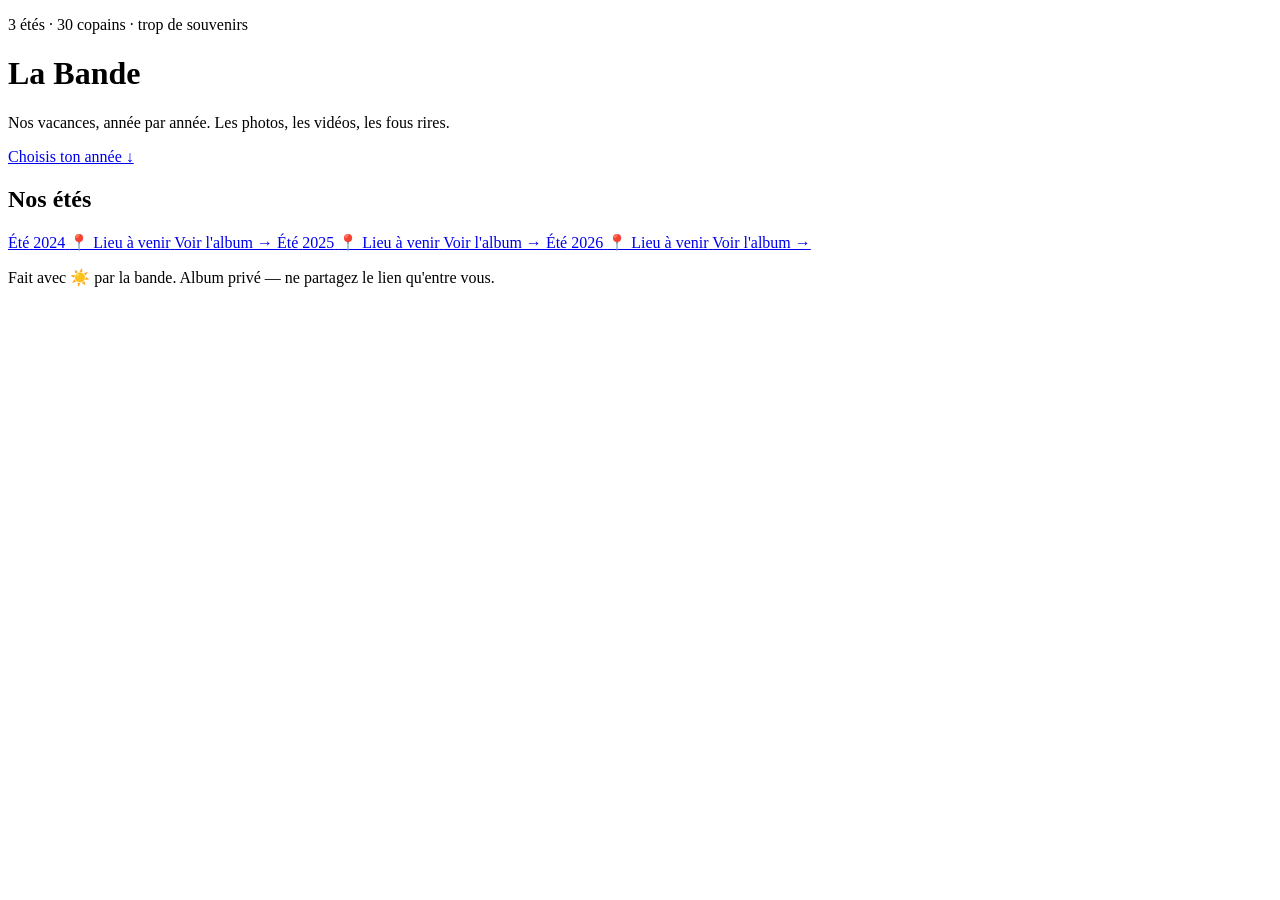
==== index.html @ 2d6ef9f2 "Add initial HTML structure for vacation site" ====
<!DOCTYPE html>
<html lang="fr">
<head>
<meta charset="UTF-8">
<meta name="viewport" content="width=device-width, initial-scale=1.0">
<title>La Bande — Nos vacances</title>
<link rel="preconnect" href="https://fonts.googleapis.com">
<link rel="preconnect" href="https://fonts.gstatic.com" crossorigin>
<link href="https://fonts.googleapis.com/css2?family=Fredoka:wght@500;600;700&family=Nunito:wght@400;600;700;800&display=swap" rel="stylesheet">
<link rel="stylesheet" href="style.css">
</head>
<body class="home">

<!-- ============ EN-TÊTE ============ -->
<header class="hero">
  <div class="hero-blobs" aria-hidden="true">
    <span class="blob b1"></span>
    <span class="blob b2"></span>
    <span class="blob b3"></span>
    <span class="blob b4"></span>
  </div>
  <div class="hero-inner">
    <p class="eyebrow">3 étés · 30 copains · trop de souvenirs</p>
    <h1 class="hero-title">La&nbsp;Bande</h1>
    <p class="hero-sub">Nos vacances, année par année. Les photos, les vidéos, les fous rires.</p>
    <a href="#annees" class="scroll-cue">Choisis ton année ↓</a>
  </div>
</header>

<!-- ============ CHOIX DES ANNÉES ============ -->
<main>
  <section id="annees" class="years">
    <h2 class="section-title">Nos étés</h2>
    <div class="year-grid">

      <!-- Carte 2024 -->
      <a class="year-card y2024" href="2024.html">
        <span class="year-tag">Été</span>
        <span class="year-num">2024</span>
        <!-- 👉 Remplacez "Lieu à venir" par le lieu quand vous voulez -->
        <span class="year-place">📍 Lieu à venir</span>
        <span class="year-go">Voir l'album →</span>
      </a>

      <!-- Carte 2025 -->
      <a class="year-card y2025" href="2025.html">
        <span class="year-tag">Été</span>
        <span class="year-num">2025</span>
        <span class="year-place">📍 Lieu à venir</span>
        <span class="year-go">Voir l'album →</span>
      </a>

      <!-- Carte 2026 -->
      <a class="year-card y2026" href="2026.html">
        <span class="year-tag">Été</span>
        <span class="year-num">2026</span>
        <span class="year-place">📍 Lieu à venir</span>
        <span class="year-go">Voir l'album →</span>
      </a>

    </div>
  </section>
</main>

<footer class="site-footer">
  <p>Fait avec ☀️ par la bande. Album privé — ne partagez le lien qu'entre vous.</p>
</footer>

</body>
</html>
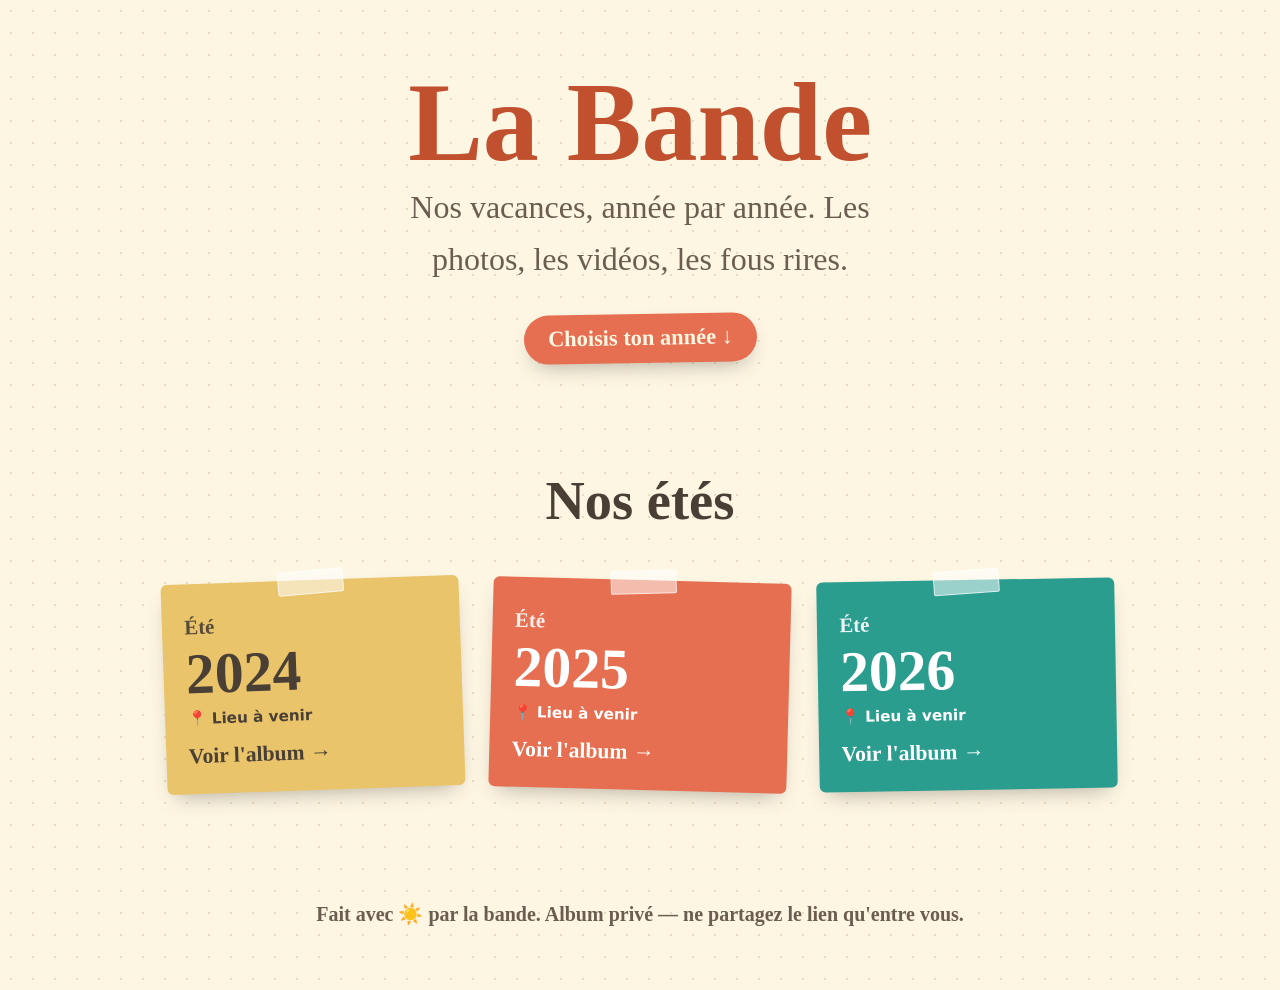
==== commit 52ae9970: "Remove eyebrow paragraph from index.html" ====
--- a/index.html
+++ b/index.html
@@ -6,7 +6,7 @@
 <title>La Bande — Nos vacances</title>
 <link rel="preconnect" href="https://fonts.googleapis.com">
 <link rel="preconnect" href="https://fonts.gstatic.com" crossorigin>
-<link href="https://fonts.googleapis.com/css2?family=Fredoka:wght@500;600;700&family=Nunito:wght@400;600;700;800&display=swap" rel="stylesheet">
+<link href="https://fonts.googleapis.com/css2?family=Fredoka:wght@500;600;700&family=Nunito:wght@400;600;700;800&family=Caveat:wght@600;700&display=swap" rel="stylesheet">
 <link rel="stylesheet" href="style.css">
 </head>
 <body class="home">
@@ -20,7 +20,6 @@
     <span class="blob b4"></span>
   </div>
   <div class="hero-inner">
-    <p class="eyebrow">3 étés · 30 copains · trop de souvenirs</p>
     <h1 class="hero-title">La&nbsp;Bande</h1>
     <p class="hero-sub">Nos vacances, année par année. Les photos, les vidéos, les fous rires.</p>
     <a href="#annees" class="scroll-cue">Choisis ton année ↓</a>
--- a/style.css
+++ b/style.css
@@ -0,0 +1,133 @@
+/* =========================================================
+   LA BANDE — thème "Carnet de voyage"
+   Fond papier, écriture manuscrite, cartes façon polaroid
+   ========================================================= */
+
+:root{
+  --paper:#fdf6e3;
+  --paper-dot:#e8dcc0;
+  --ink:#4a3f35;
+  --ink-soft:#6b5d4f;
+  --rust:#c1502e;
+  --mustard:#e9c46a;
+  --terra:#e76f51;
+  --pine:#2a9d8f;
+  --sky:#457b9d;
+  --card-radius:6px;
+  --shadow:0 10px 22px -10px rgba(74,63,53,.45);
+  --font-hand:"Caveat", cursive;
+  --font-body:"Nunito", system-ui, sans-serif;
+}
+
+*{box-sizing:border-box;}
+html{scroll-behavior:smooth;}
+body{
+  margin:0;
+  font-family:var(--font-body);
+  color:var(--ink);
+  background:var(--paper);
+  background-image:radial-gradient(var(--paper-dot) 1.5px,transparent 1.5px);
+  background-size:22px 22px;
+  line-height:1.6;
+}
+
+/* ---------- HERO ---------- */
+.hero{position:relative;padding:4.5rem 1.5rem 3.5rem;text-align:center;}
+.hero-inner{max-width:760px;margin:0 auto;position:relative;z-index:1;}
+.eyebrow{
+  display:inline-block;font-family:var(--font-hand);font-size:1.35rem;font-weight:700;
+  color:var(--paper);background:var(--ink);padding:.15rem 1rem;border-radius:999px;
+  transform:rotate(-2deg);margin:0 0 1rem;
+}
+.hero-title{font-family:var(--font-hand);font-size:clamp(4rem,15vw,7rem);line-height:.9;margin:0;color:var(--rust);font-weight:700;}
+.hero-sub{font-family:var(--font-hand);font-size:clamp(1.4rem,4vw,2rem);color:var(--ink-soft);margin:.6rem auto 1.8rem;max-width:30ch;}
+.scroll-cue{
+  display:inline-block;font-family:var(--font-hand);font-size:1.4rem;font-weight:700;
+  text-decoration:none;color:var(--paper);background:var(--terra);padding:.4rem 1.5rem;
+  border-radius:999px;box-shadow:var(--shadow);transform:rotate(-1deg);transition:transform .15s ease;
+}
+.scroll-cue:hover{transform:rotate(-1deg) translateY(-3px) scale(1.04);}
+
+/* ---------- ANNÉES ---------- */
+.years{max-width:1000px;margin:0 auto;padding:2.5rem 1.5rem 3rem;}
+.section-title{font-family:var(--font-hand);font-size:clamp(2.4rem,7vw,3.4rem);text-align:center;color:var(--ink);margin:0 0 2.2rem;}
+.year-grid{display:grid;grid-template-columns:repeat(auto-fit,minmax(230px,1fr));gap:1.8rem;}
+.year-card{
+  position:relative;display:flex;flex-direction:column;gap:.3rem;
+  padding:1.6rem 1.4rem 1.3rem;border-radius:var(--card-radius);text-decoration:none;
+  color:#fff;box-shadow:var(--shadow);min-height:210px;transition:transform .18s ease, box-shadow .18s ease;
+}
+.year-card::before{
+  content:"";position:absolute;top:-10px;left:50%;width:64px;height:22px;margin-left:-32px;
+  background:#ffffff88;border:1px solid #ffffffaa;transform:rotate(-3deg);border-radius:2px;
+}
+.year-card:hover{transform:translateY(-6px) rotate(0deg);box-shadow:0 16px 30px -12px rgba(74,63,53,.5);}
+.y2024{background:var(--mustard);color:var(--ink);transform:rotate(-2deg);}
+.y2025{background:var(--terra);transform:rotate(1.5deg);}
+.y2026{background:var(--pine);transform:rotate(-1deg);}
+.year-tag{font-family:var(--font-hand);font-size:1.3rem;font-weight:700;opacity:.9;}
+.year-num{font-family:var(--font-hand);font-size:3.6rem;line-height:.9;font-weight:700;}
+.year-place{font-weight:700;font-size:.95rem;margin-top:.2rem;}
+.year-go{margin-top:auto;font-family:var(--font-hand);font-size:1.35rem;font-weight:700;}
+
+/* ---------- PAGE ANNÉE : barre ---------- */
+.year-page .topbar{
+  position:sticky;top:0;z-index:10;display:flex;align-items:center;justify-content:space-between;
+  padding:.9rem 1.3rem;background:#fdf6e3ee;backdrop-filter:blur(6px);border-bottom:2px dashed var(--paper-dot);
+}
+.back-link{font-family:var(--font-hand);font-size:1.3rem;font-weight:700;text-decoration:none;color:var(--ink);}
+.topbar .badge{font-family:var(--font-hand);font-size:1.4rem;font-weight:700;color:var(--rust);}
+
+/* ---------- PAGE ANNÉE : en-tête ---------- */
+.year-hero{text-align:center;padding:3rem 1.5rem 2.5rem;color:#fff;position:relative;}
+.year-hero::after{
+  content:"";position:absolute;left:0;right:0;bottom:0;height:14px;
+  background:repeating-linear-gradient(-45deg,#fdf6e3,#fdf6e3 8px,transparent 8px,transparent 16px);
+}
+.year-hero.h2024{background:var(--mustard);color:var(--ink);}
+.year-hero.h2025{background:var(--terra);}
+.year-hero.h2026{background:var(--pine);}
+.year-hero h1{font-family:var(--font-hand);font-size:clamp(3.5rem,13vw,6rem);margin:0;line-height:.9;font-weight:700;}
+.year-hero .place{
+  display:inline-block;margin-top:.6rem;font-family:var(--font-hand);font-size:1.5rem;font-weight:700;
+  background:#ffffff3a;padding:.2rem 1.1rem;border-radius:999px;
+}
+
+/* ---------- BLOCS ---------- */
+.block{max-width:900px;margin:0 auto;padding:3rem 1.5rem;}
+.block-head{display:flex;align-items:center;gap:.6rem;margin:0 0 1.2rem;}
+.block-head h2{font-family:var(--font-hand);font-size:clamp(2rem,6vw,2.8rem);margin:0;color:var(--ink);}
+.block-emoji{font-size:1.9rem;}
+.block-note{
+  background:#fff;border:2px dashed var(--terra);border-radius:8px;padding:.9rem 1.1rem;
+  font-weight:600;font-size:.95rem;color:var(--ink-soft);margin-bottom:1.4rem;
+}
+.embed-frame{width:100%;aspect-ratio:16/10;border:0;border-radius:8px;box-shadow:var(--shadow);background:#fff;}
+.placeholder{
+  display:flex;flex-direction:column;align-items:center;justify-content:center;text-align:center;gap:.6rem;
+  width:100%;aspect-ratio:16/10;border:3px dashed var(--mustard);border-radius:8px;
+  background:#fff;color:var(--ink-soft);font-weight:700;padding:2rem;
+}
+.placeholder .big{font-size:2.5rem;}
+.video-grid{display:grid;grid-template-columns:repeat(auto-fit,minmax(280px,1fr));gap:1.4rem;}
+.video-card{border-radius:8px;overflow:hidden;box-shadow:var(--shadow);background:#000;border:6px solid #fff;}
+.video-card iframe{width:100%;aspect-ratio:16/9;border:0;display:block;}
+.share-btn{
+  display:inline-flex;align-items:center;gap:.5rem;font-family:var(--font-hand);font-size:1.4rem;font-weight:700;
+  text-decoration:none;color:#fff;background:var(--pine);padding:.4rem 1.4rem;border-radius:999px;
+  box-shadow:var(--shadow);transform:rotate(-1deg);transition:transform .15s ease;
+}
+.share-btn:hover{transform:rotate(-1deg) translateY(-3px);}
+
+/* ---------- PIED ---------- */
+.site-footer{text-align:center;padding:2.5rem 1.5rem;color:var(--ink-soft);font-family:var(--font-hand);font-size:1.25rem;font-weight:700;}
+.site-footer a{color:var(--rust);}
+
+/* ---------- A11Y / MOBILE ---------- */
+a:focus-visible,.share-btn:focus-visible{outline:3px solid var(--ink);outline-offset:3px;}
+@media (prefers-reduced-motion:reduce){*{scroll-behavior:auto;}}
+@media(max-width:520px){
+  .hero{padding:3.5rem 1.2rem 3rem;}
+  .block{padding:2.2rem 1.2rem;}
+  .year-card{transform:none !important;}
+}
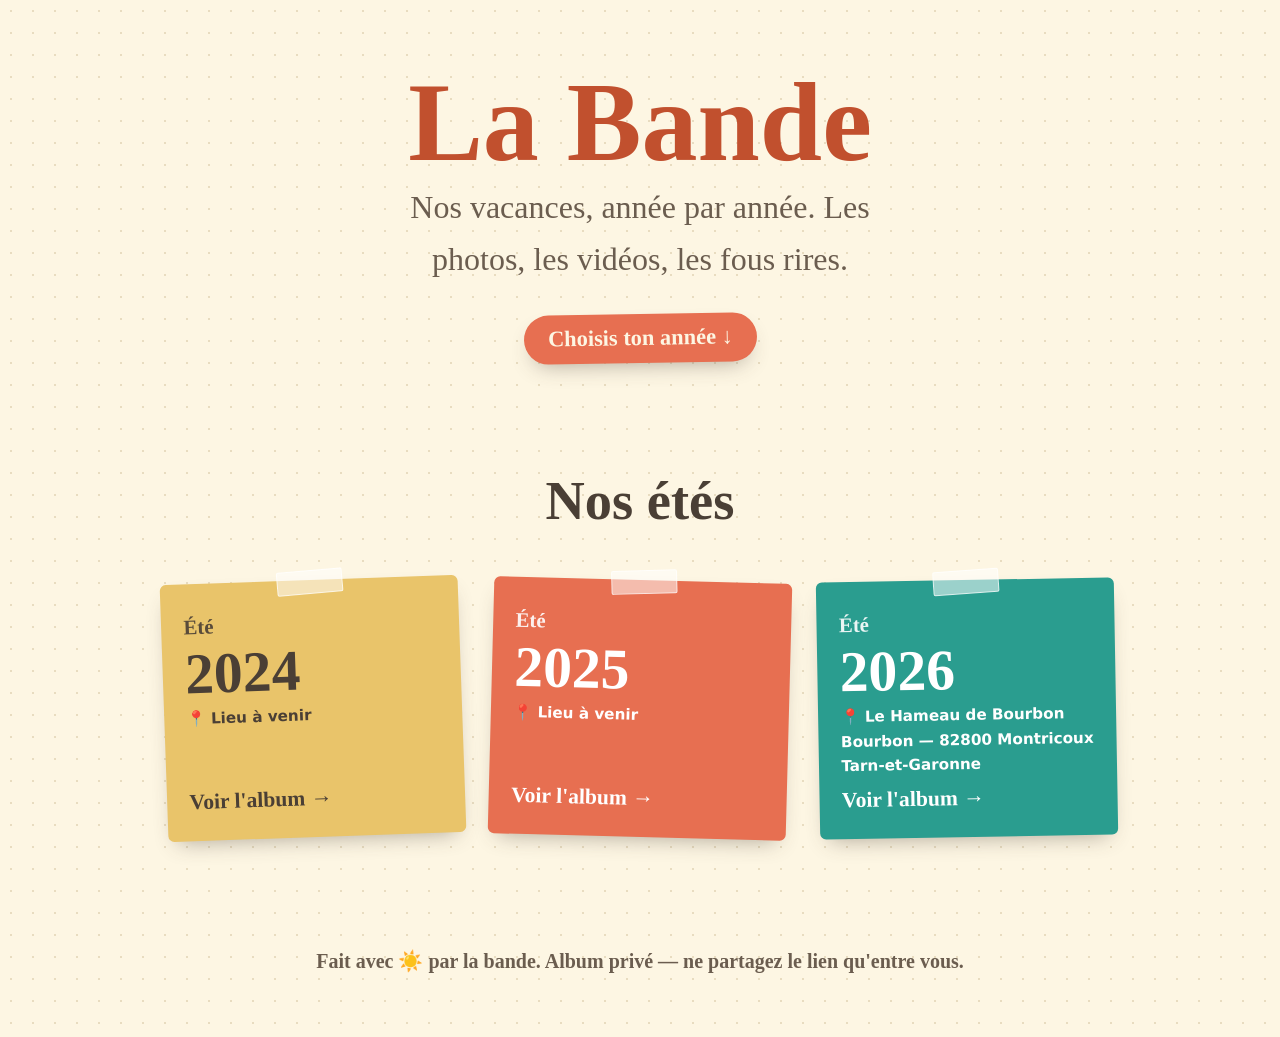
==== commit 8fb6ea8a: "Change location text for 2026 year card Updated location details for the year 2026 card." ====
--- a/index.html
+++ b/index.html
@@ -53,7 +53,7 @@
       <a class="year-card y2026" href="2026.html">
         <span class="year-tag">Été</span>
         <span class="year-num">2026</span>
-        <span class="year-place">📍 Lieu à venir</span>
+        <span class="year-place">📍 Le Hameau de Bourbon<br>Bourbon — 82800 Montricoux<br>Tarn-et-Garonne</span>
         <span class="year-go">Voir l'album →</span>
       </a>
 
--- a/style.css
+++ b/style.css
@@ -131,3 +131,25 @@
   .block{padding:2.2rem 1.2rem;}
   .year-card{transform:none !important;}
 }
+
+/* ---------- BLOC "LE LIEU" (page année) ---------- */
+.place-card{
+  background:#fff;
+  border:2px dashed var(--pine);
+  border-radius:10px;
+  padding:1.6rem 1.5rem;
+  box-shadow:var(--shadow);
+}
+.place-name{font-family:var(--font-hand);font-size:2rem;font-weight:700;color:var(--rust);margin:0 0 .3rem;}
+.place-addr{font-weight:700;margin:0 0 .4rem;color:var(--ink);}
+.place-desc{margin:0 0 1.2rem;color:var(--ink-soft);font-weight:600;}
+.place-links{display:flex;flex-wrap:wrap;gap:.8rem;}
+.place-btn{
+  display:inline-flex;align-items:center;gap:.4rem;
+  font-family:var(--font-hand);font-size:1.3rem;font-weight:700;
+  text-decoration:none;color:#fff;padding:.35rem 1.2rem;border-radius:999px;
+  box-shadow:var(--shadow);transition:transform .15s ease;
+}
+.place-btn:hover{transform:translateY(-3px);}
+.place-btn.site{background:var(--sky);}
+.place-btn.insta{background:var(--terra);}
